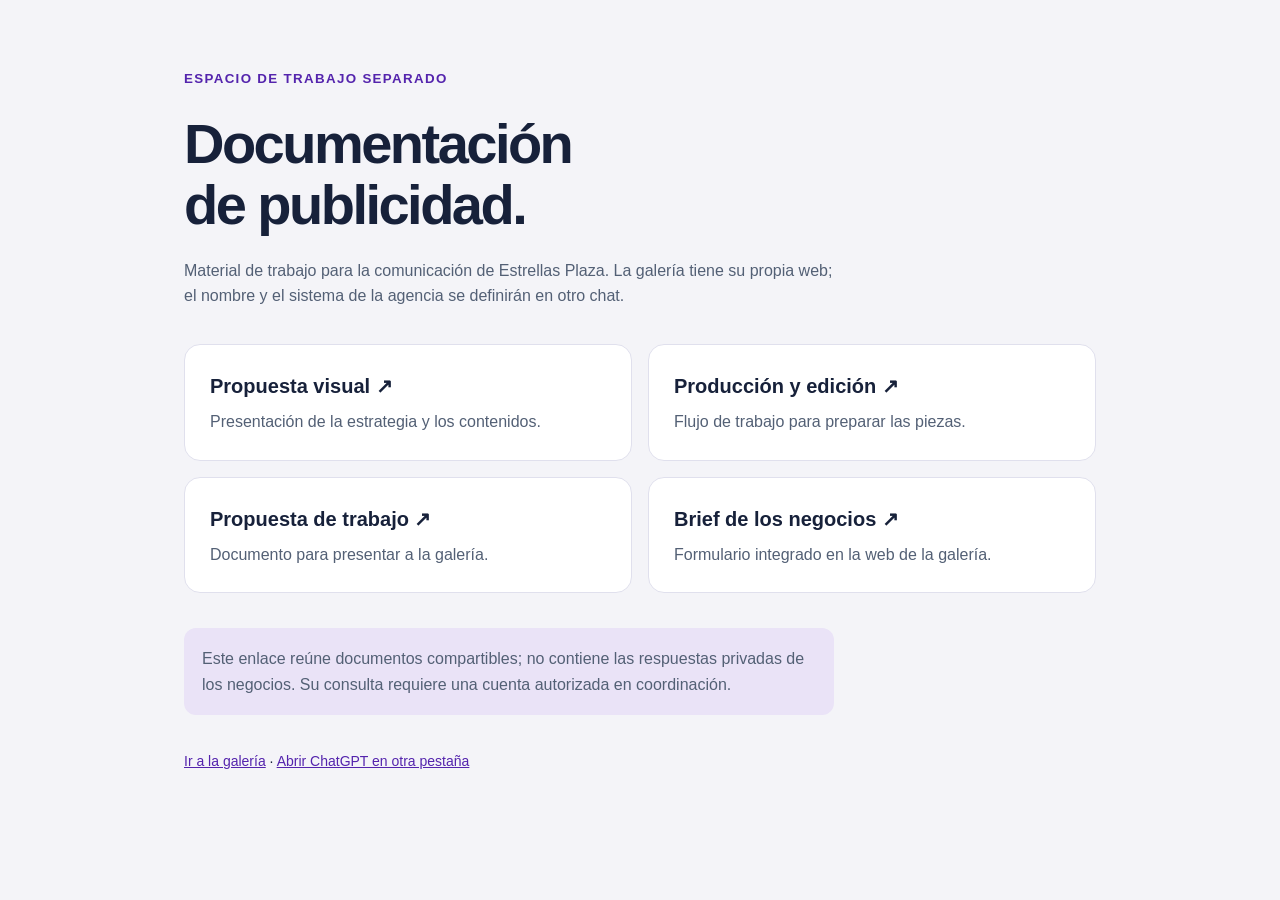
==== agencia/index.html @ 463dd91b "Restaurar marketplace elegido y separar documentación de publicidad" ====
<!doctype html>
<html lang="es"><head><meta charset="utf-8"><meta name="viewport" content="width=device-width,initial-scale=1"><meta name="robots" content="noindex,nofollow"><title>Documentación de publicidad · Espacio separado</title><style>
*{box-sizing:border-box}body{margin:0;background:#f4f4f8;color:#17213a;font-family:Arial,sans-serif;line-height:1.6}main{max-width:960px;margin:auto;padding:65px 24px}small{color:#5424ad;font-weight:700;letter-spacing:.1em}h1{font-size:clamp(32px,6vw,56px);line-height:1.1;letter-spacing:-.045em;margin:22px 0}p{max-width:650px;color:#536075}.cards{display:grid;grid-template-columns:1fr 1fr;gap:16px;margin:35px 0}.cards a{display:block;text-decoration:none;background:#fff;border:1px solid #e0e0ed;border-radius:16px;padding:25px;color:#17213a}.cards a:hover{border-color:#6221dd}.cards b{display:block;font-size:20px}.cards span{display:block;color:#536075;margin-top:7px}a{color:#5424ad}a:focus-visible{outline:3px solid #08a9ef;outline-offset:4px}.note{background:#eae3f7;padding:18px;border-radius:12px}footer{margin-top:35px;font-size:14px}@media(max-width:560px){main{padding:35px 20px}.cards{grid-template-columns:1fr}}
</style></head><body><main><small>ESPACIO DE TRABAJO SEPARADO</small><h1>Documentación<br>de publicidad.</h1><p>Material de trabajo para la comunicación de Estrellas Plaza. La galería tiene su propia web; el nombre y el sistema de la agencia se definirán en otro chat.</p><div class="cards"><a href="documentos/presentacion-visual.pdf"><b>Propuesta visual ↗</b><span>Presentación de la estrategia y los contenidos.</span></a><a href="documentos/manual-edicion.pdf"><b>Producción y edición ↗</b><span>Flujo de trabajo para preparar las piezas.</span></a><a href="documentos/propuesta-galeria.pdf"><b>Propuesta de trabajo ↗</b><span>Documento para presentar a la galería.</span></a><a href="../#brief"><b>Brief de los negocios ↗</b><span>Formulario integrado en la web de la galería.</span></a></div><p class="note">Este enlace reúne documentos compartibles; no contiene las respuestas privadas de los negocios. Su consulta requiere una cuenta autorizada en coordinación.</p><footer><a href="../">Ir a la galería</a> · <a href="https://chatgpt.com/" target="_blank" rel="noopener noreferrer">Abrir ChatGPT en otra pestaña</a></footer></main></body></html>
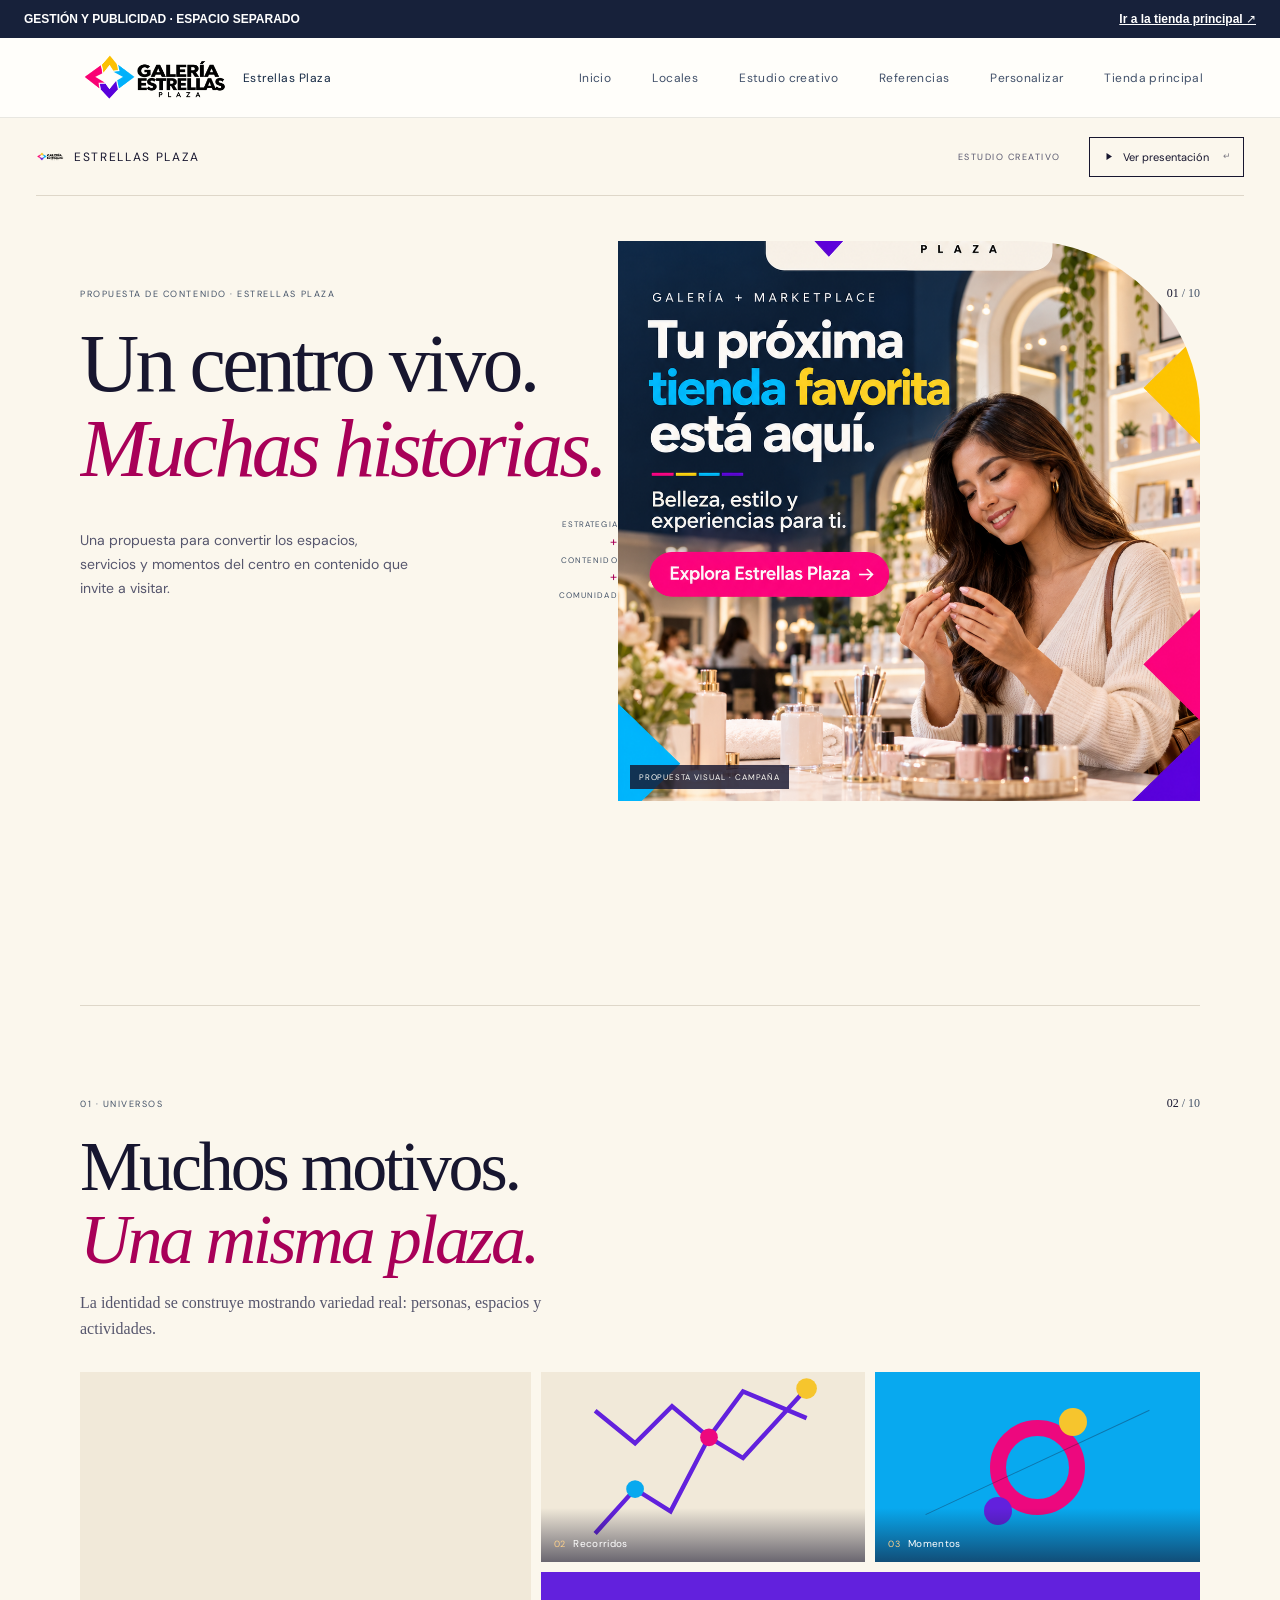
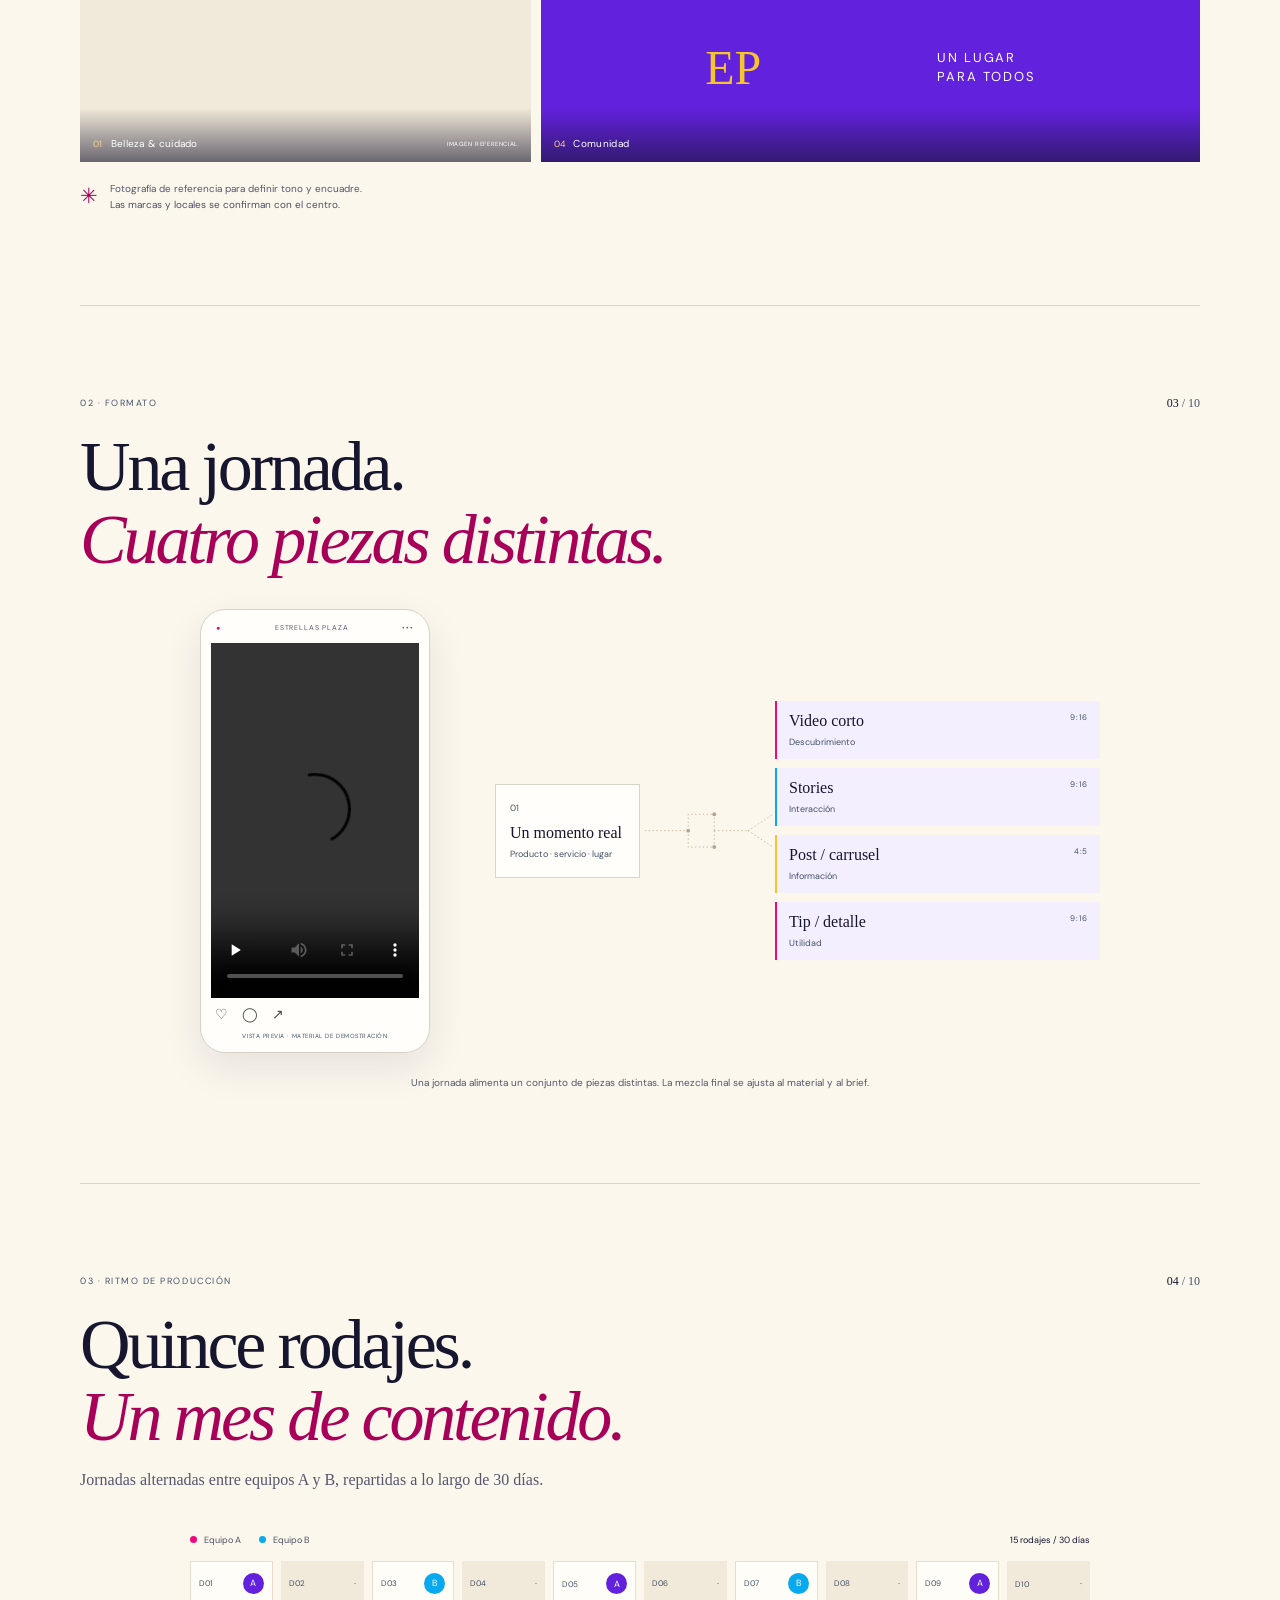
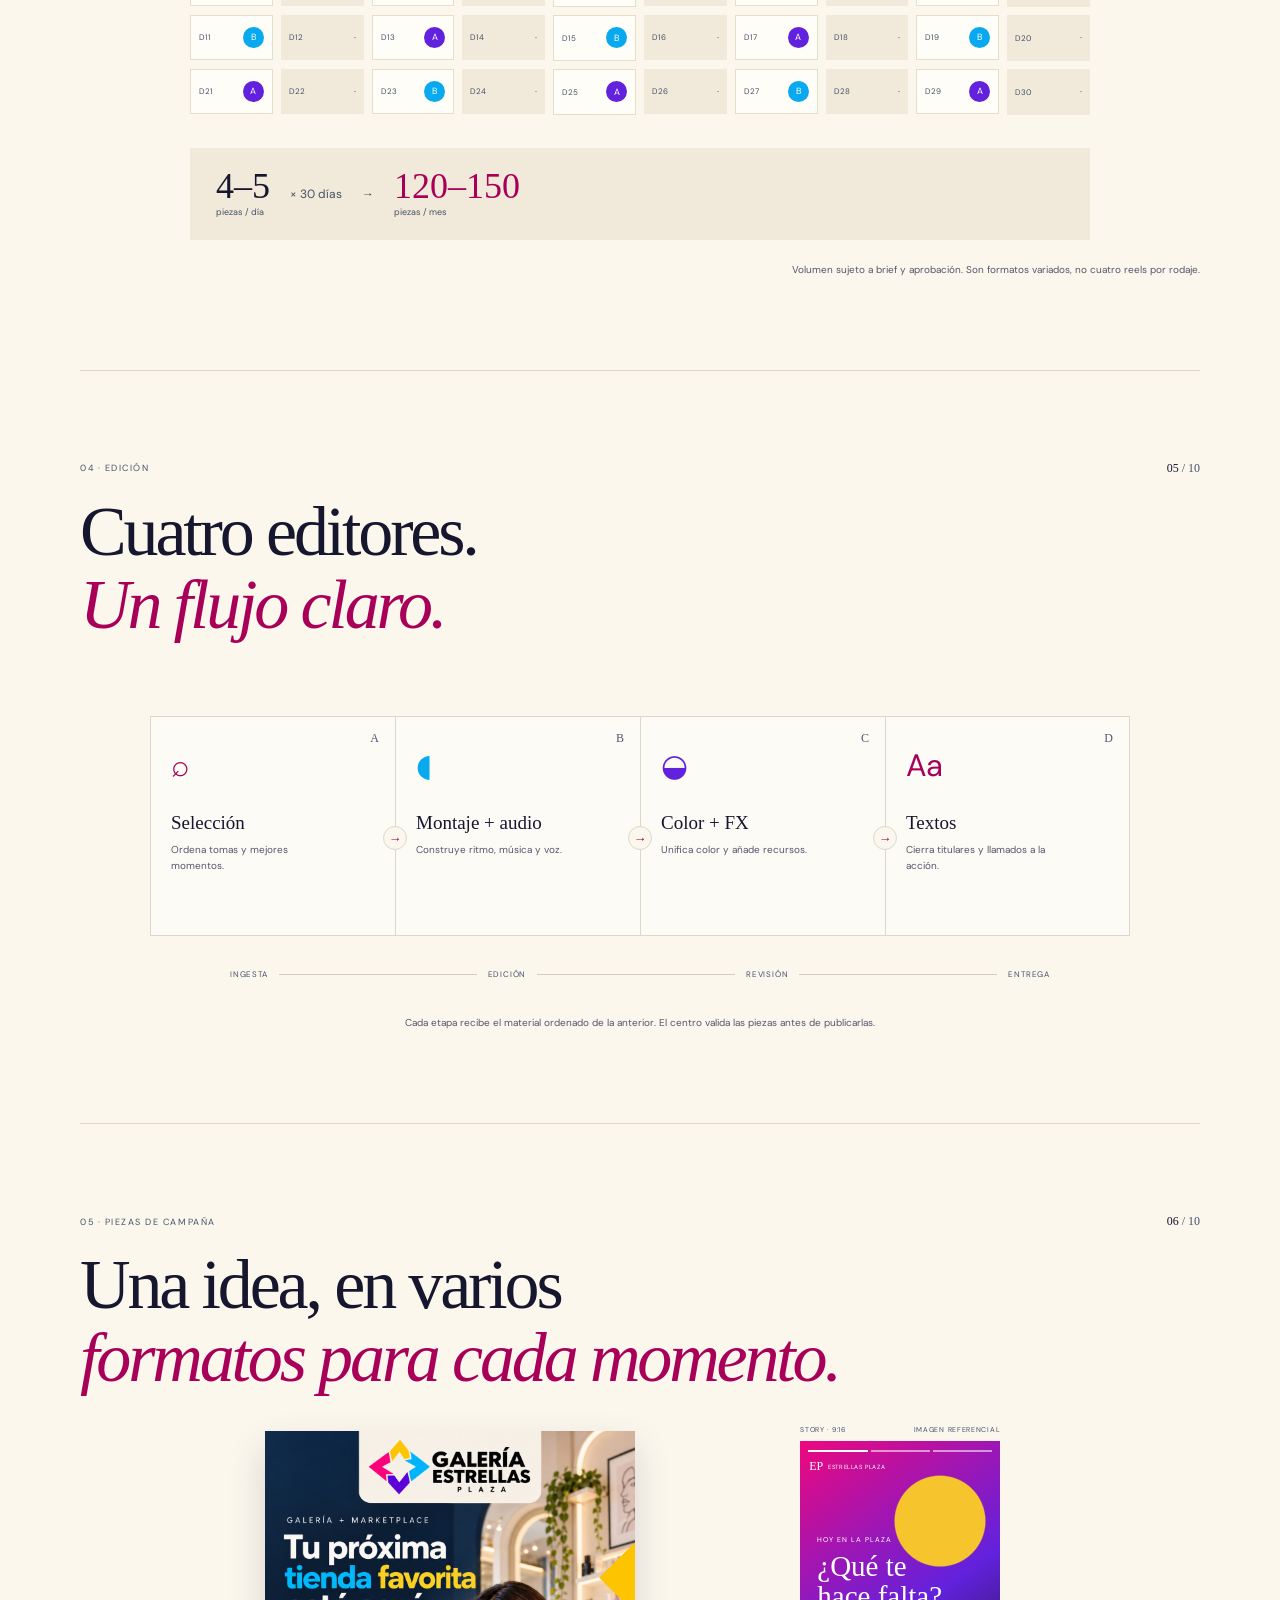
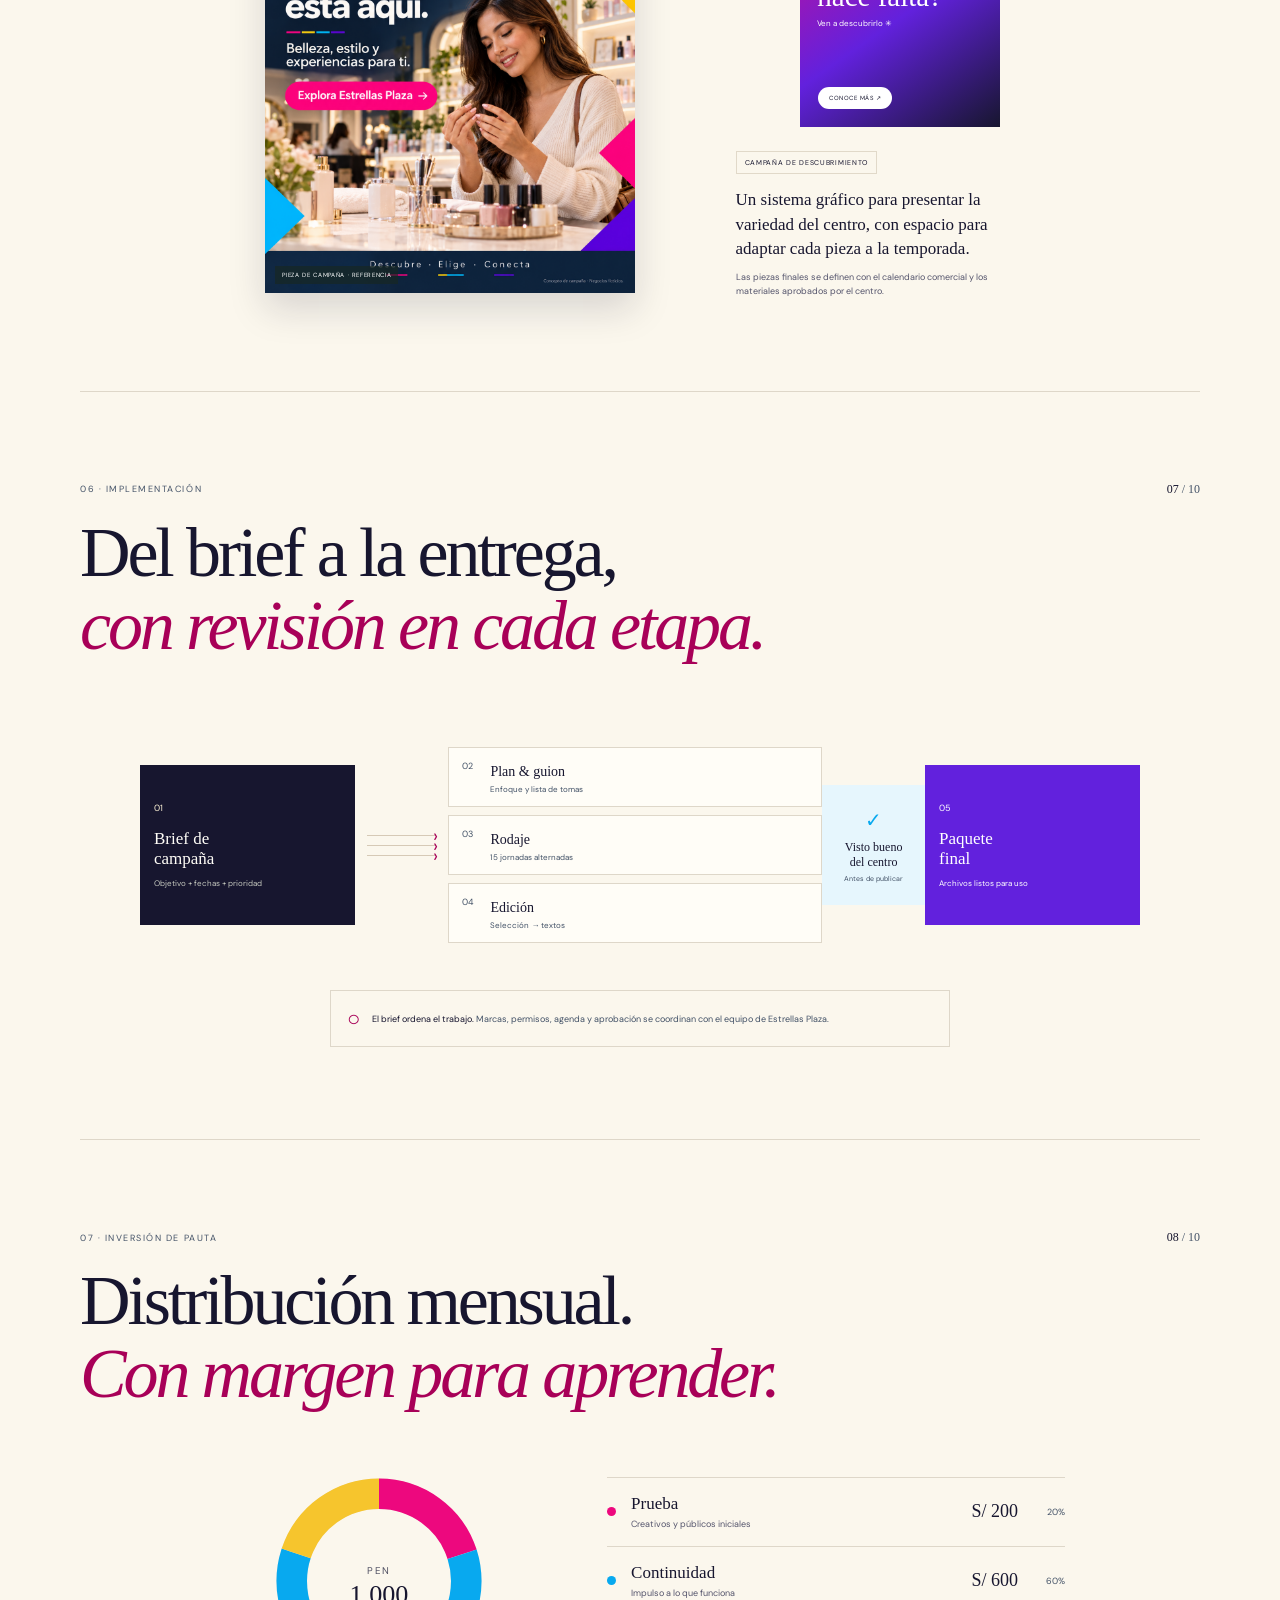
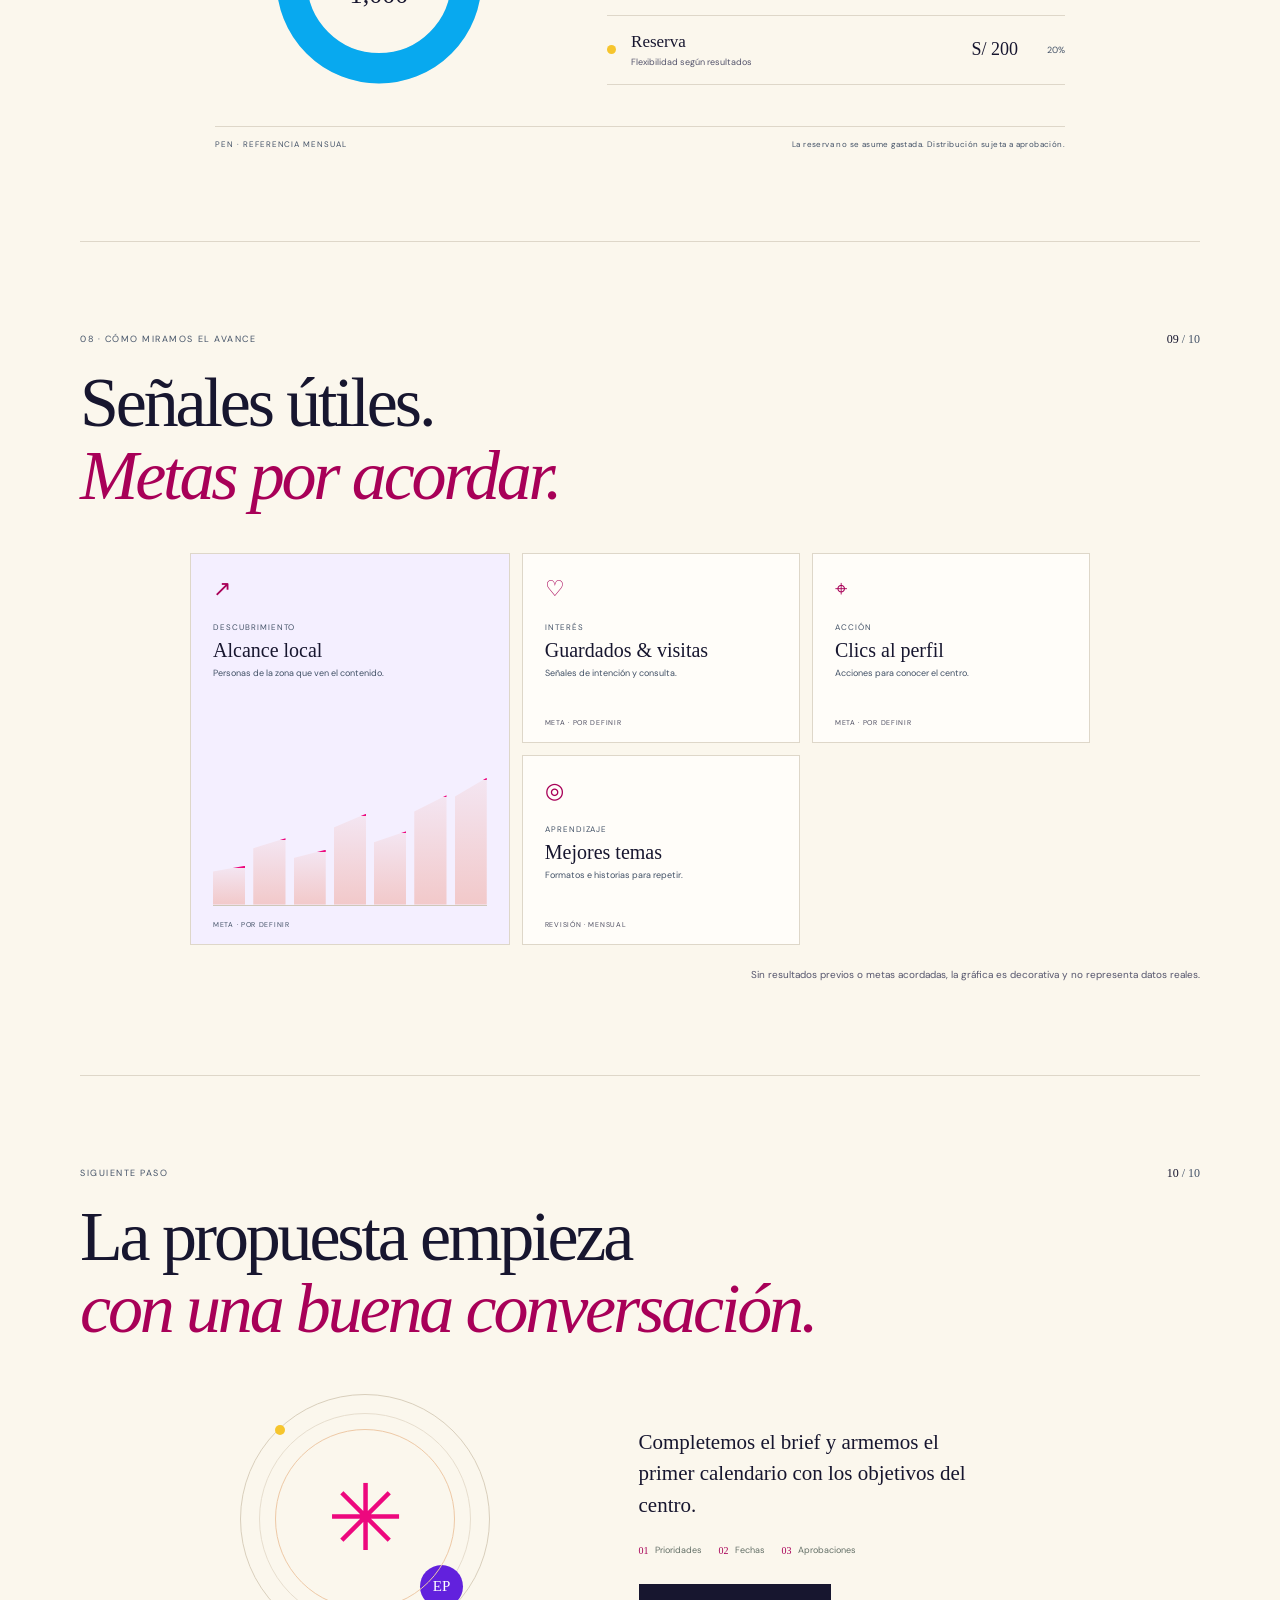
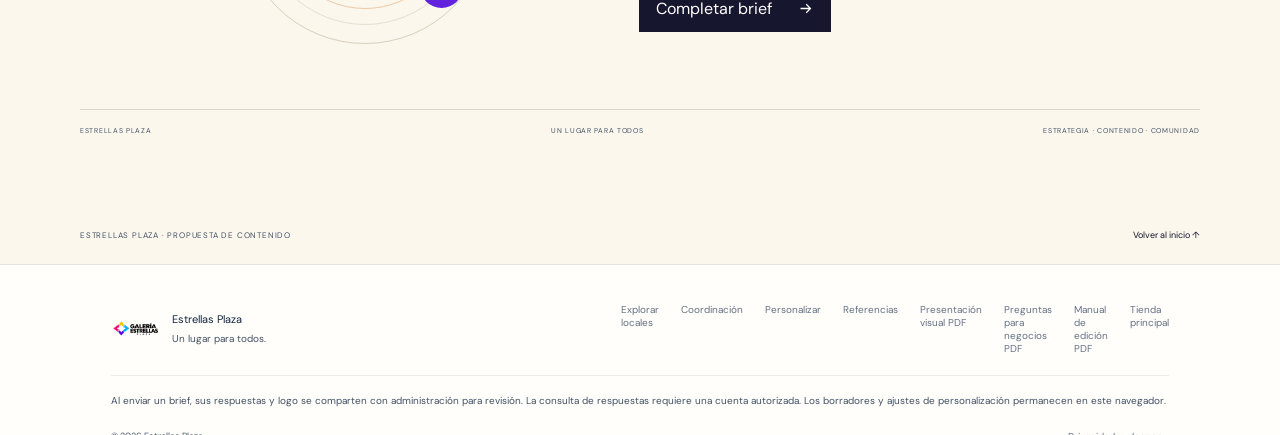
==== commit 434f3211: "Hacer principal la tienda demo original e integrar todos los medios visuales" ====
--- a/agencia/index.html
+++ b/agencia/index.html
@@ -1,4 +1 @@
-<!doctype html>
-<html lang="es"><head><meta charset="utf-8"><meta name="viewport" content="width=device-width,initial-scale=1"><meta name="robots" content="noindex,nofollow"><title>Documentación de publicidad · Espacio separado</title><style>
-*{box-sizing:border-box}body{margin:0;background:#f4f4f8;color:#17213a;font-family:Arial,sans-serif;line-height:1.6}main{max-width:960px;margin:auto;padding:65px 24px}small{color:#5424ad;font-weight:700;letter-spacing:.1em}h1{font-size:clamp(32px,6vw,56px);line-height:1.1;letter-spacing:-.045em;margin:22px 0}p{max-width:650px;color:#536075}.cards{display:grid;grid-template-columns:1fr 1fr;gap:16px;margin:35px 0}.cards a{display:block;text-decoration:none;background:#fff;border:1px solid #e0e0ed;border-radius:16px;padding:25px;color:#17213a}.cards a:hover{border-color:#6221dd}.cards b{display:block;font-size:20px}.cards span{display:block;color:#536075;margin-top:7px}a{color:#5424ad}a:focus-visible{outline:3px solid #08a9ef;outline-offset:4px}.note{background:#eae3f7;padding:18px;border-radius:12px}footer{margin-top:35px;font-size:14px}@media(max-width:560px){main{padding:35px 20px}.cards{grid-template-columns:1fr}}
-</style></head><body><main><small>ESPACIO DE TRABAJO SEPARADO</small><h1>Documentación<br>de publicidad.</h1><p>Material de trabajo para la comunicación de Estrellas Plaza. La galería tiene su propia web; el nombre y el sistema de la agencia se definirán en otro chat.</p><div class="cards"><a href="documentos/presentacion-visual.pdf"><b>Propuesta visual ↗</b><span>Presentación de la estrategia y los contenidos.</span></a><a href="documentos/manual-edicion.pdf"><b>Producción y edición ↗</b><span>Flujo de trabajo para preparar las piezas.</span></a><a href="documentos/propuesta-galeria.pdf"><b>Propuesta de trabajo ↗</b><span>Documento para presentar a la galería.</span></a><a href="../#brief"><b>Brief de los negocios ↗</b><span>Formulario integrado en la web de la galería.</span></a></div><p class="note">Este enlace reúne documentos compartibles; no contiene las respuestas privadas de los negocios. Su consulta requiere una cuenta autorizada en coordinación.</p><footer><a href="../">Ir a la galería</a> · <a href="https://chatgpt.com/" target="_blank" rel="noopener noreferrer">Abrir ChatGPT en otra pestaña</a></footer></main></body></html>
+<!doctype html><html lang="es"><head><meta charset="utf-8"><meta name="robots" content="noindex,nofollow"><meta http-equiv="refresh" content="0;url=../gestion/"><title>Gestión separada</title></head><body><p><a href="../gestion/">Entrar a la otra web: gestión y publicidad</a></p></body></html>
